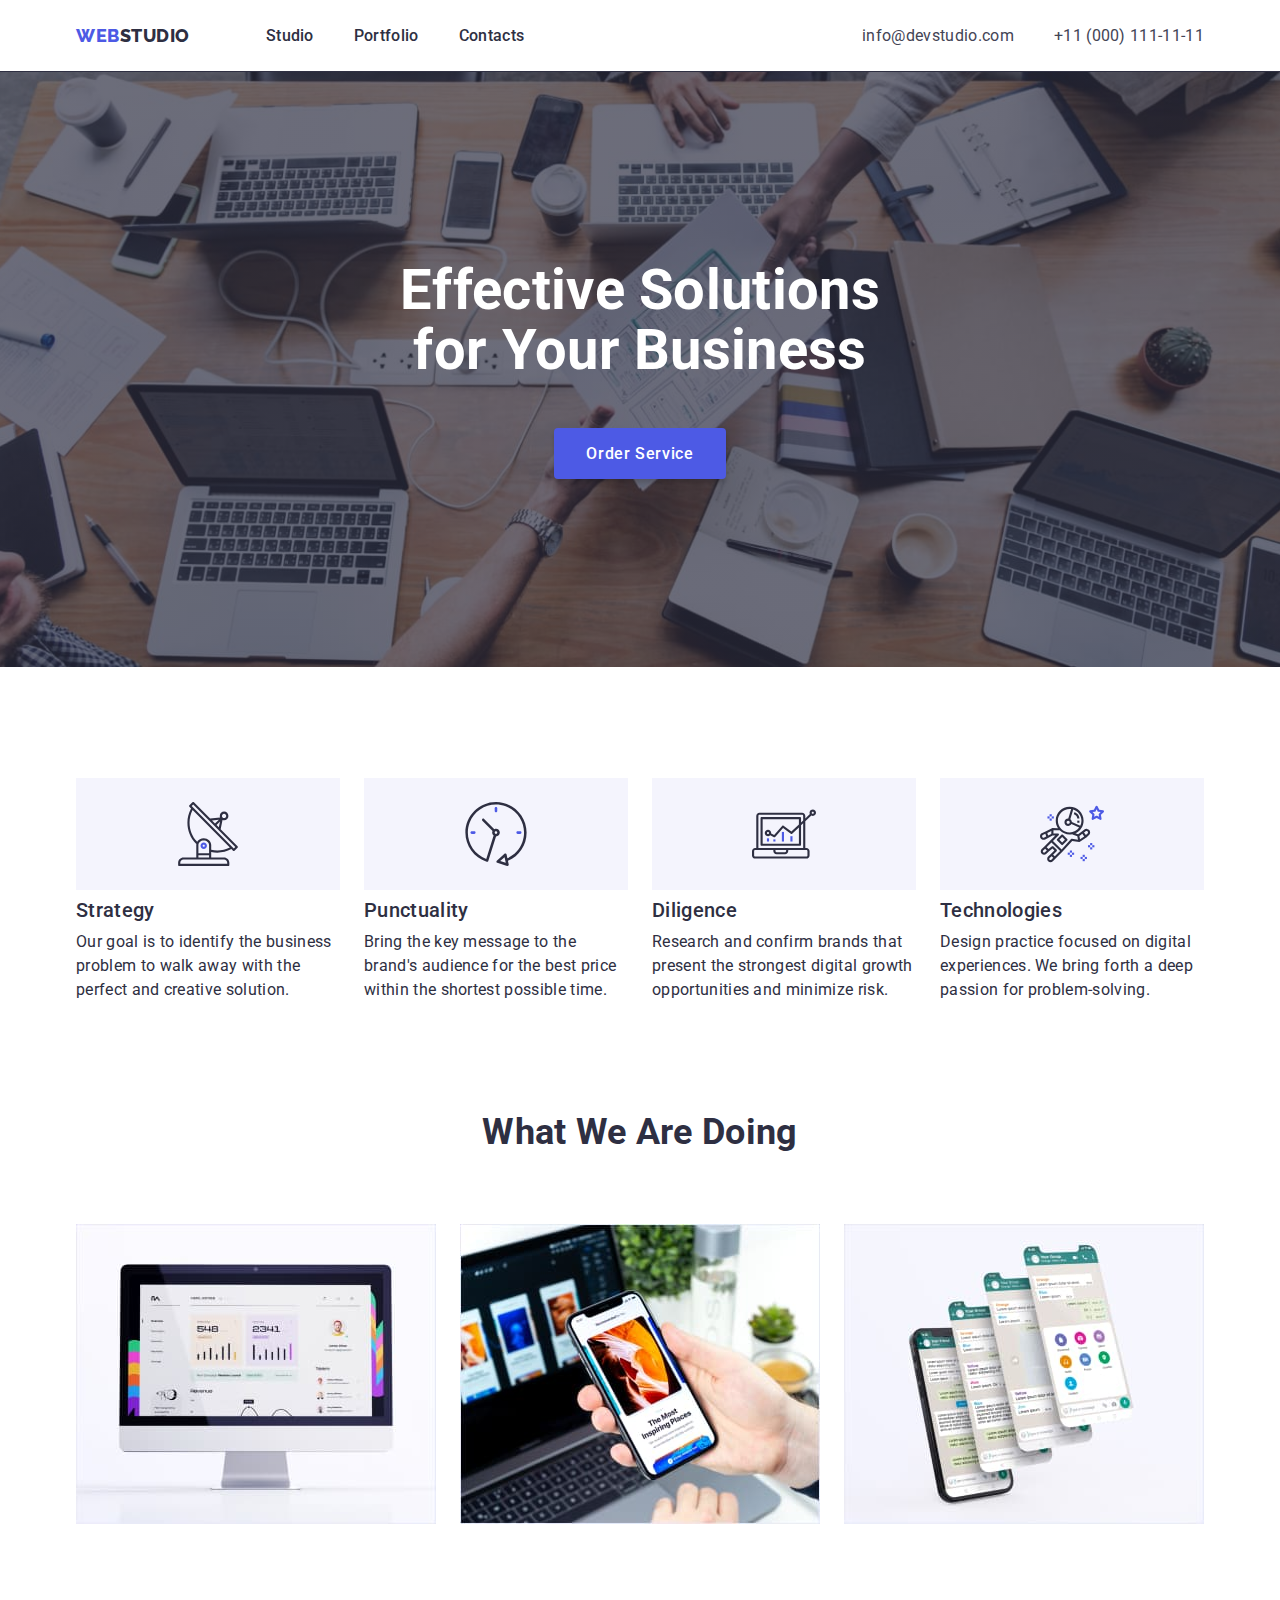
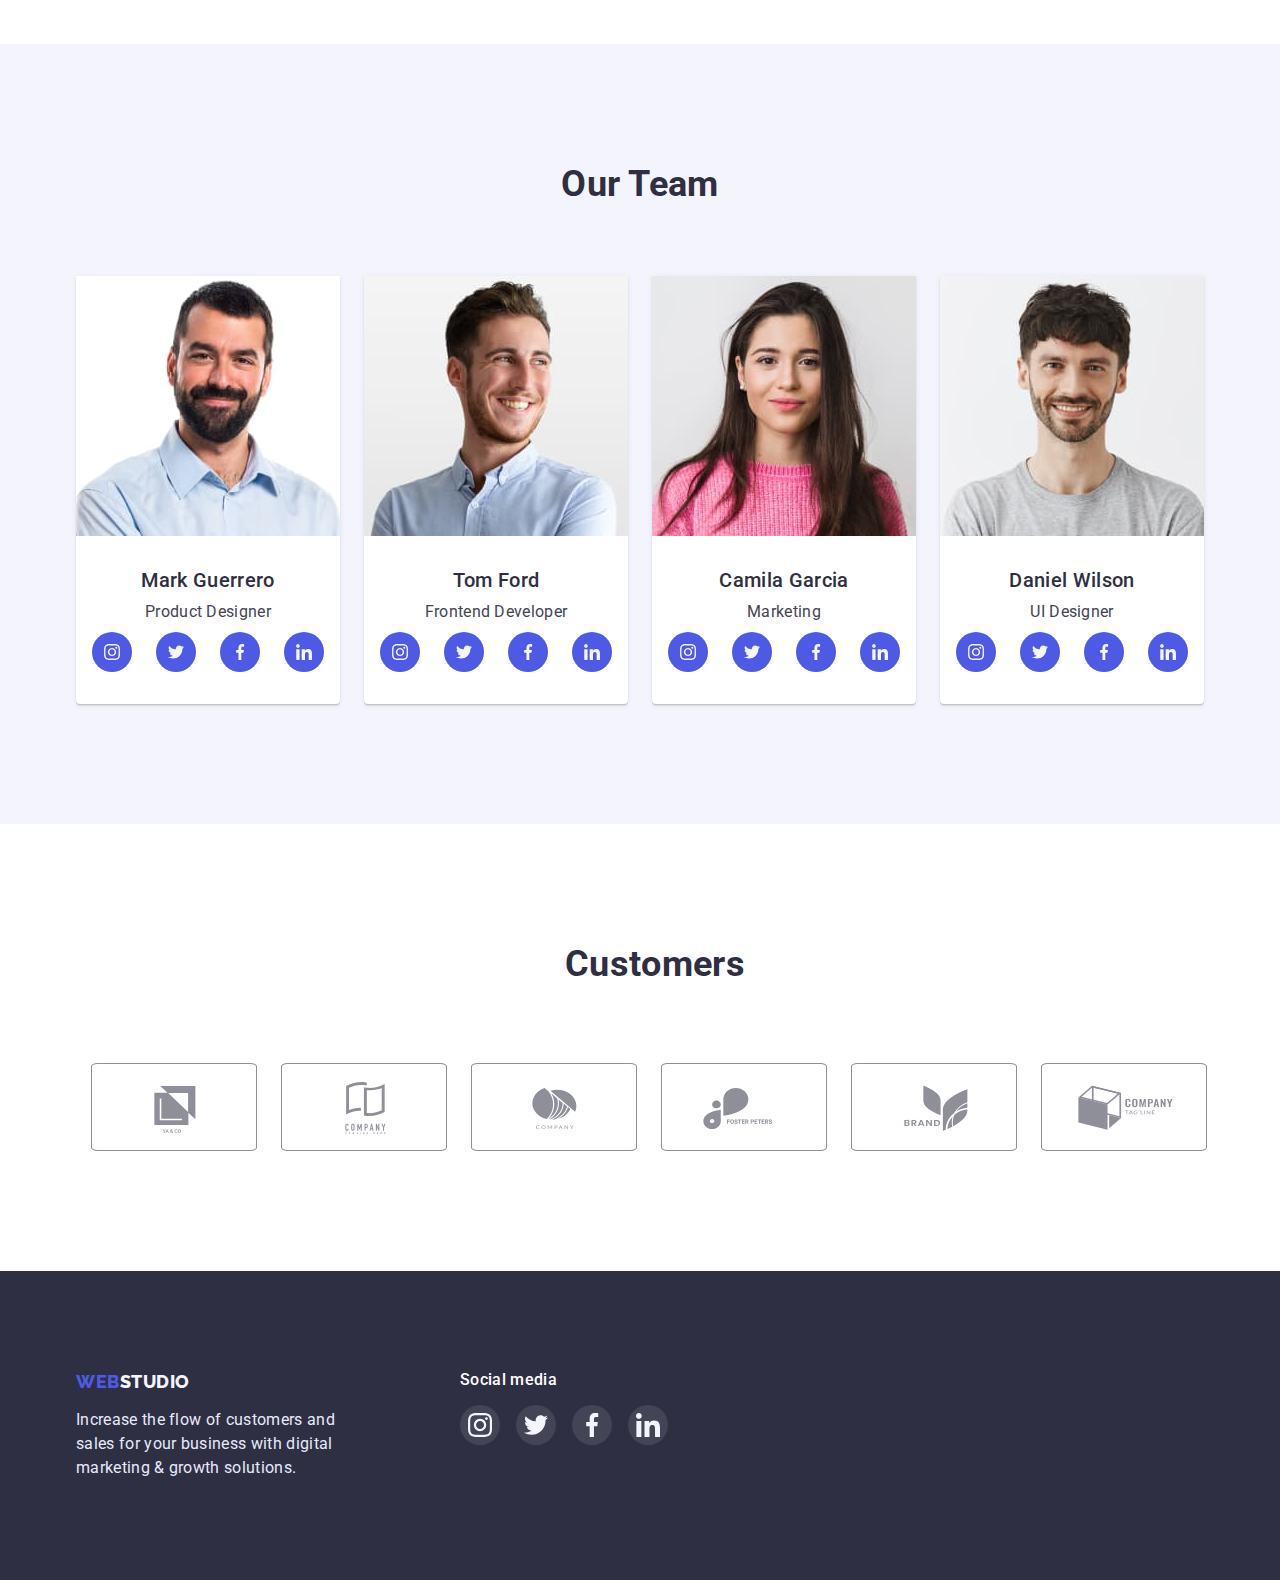
==== index.html @ baeac5d2 "Initial commit" ====
<!DOCTYPE html>
<html lang="en">
  <head>
    <title>WebStudio</title>

    <link rel="preconnect" href="https://fonts.googleapis.com" />
    <link rel="preconnect" href="https://fonts.gstatic.com" crossorigin />

    <link
      href="https://fonts.googleapis.com/css2?family=Raleway:wght@800&family=Roboto:wght@400;500;700;900&display=swap"
      rel="stylesheet"
    />
    <link
      href="https://cdn.jsdelivr.net/npm/modern-normalize@1.1.0/modern-normalize.min.css
      "
      rel="stylesheet"
    />

    <link rel="stylesheet" href="./css/styles.css" />
  </head>
  <body>
    <header class="header">
      <div class="container hdr-main">
        <nav class="header-nav hdr-main">
          <a class="header-logo link" href="./index.html"
            ><span class="header-logo-color link">Web</span>Studio</a
          >
          <ul class="header-list list hdr-main">
            <li class="header-item">
              <a class="header-link current link" href="./index.html">Studio</a>
            </li>
            <li class="header-item">
              <a class="header-link current link" href="./portfolio.html"
                >Portfolio</a
              >
            </li>
            <li class="header-item">
              <a class="header-link current link" href="./contacts.html"
                >Contacts</a
              >
            </li>
          </ul>
        </nav>
        <address class="adress">
          <ul class="adress-list list hdr-main">
            <li class="adress-item">
              <a class="adress-mail link" href="mailto:info@devstudio.com"
                >info@devstudio.com</a
              >
            </li>
            <li class="adress-item">
              <a class="adress-tel link" href="tel:+11(000)111-11-11"
                >+11 (000) 111-11-11</a
              >
            </li>
          </ul>
        </address>
      </div>
    </header>
    <main>
      <!-- Hero section -->

      <section class="hero">
        <div class="container">
          <h1 class="hero-title">Effective Solutions for Your Business</h1>
          <button type="button" class="hero-order">Order Service</button>
        </div>
      </section>

      <!-- Our Features -->

      <section class="features">
        <div class="container">
          <h2 class="visually-hidden">Our Features</h2>
          <ul class="features-list list">
            <li class="features-item">
              <div class="features-icon-bg">
                <svg class="features-icon">
                  <use href="./images/icons.svg#icon-antenna"></use>
                </svg>
              </div>
              <h3 class="features-subtitle">Strategy</h3>
              <p class="features-text">
                Our goal is to identify the business problem to walk away with
                the perfect and creative solution.
              </p>
            </li>
            <li class="features-item">
              <div class="features-icon-bg">
                <svg class="features-icon">
                  <use href="./images/icons.svg#icon-clock"></use>
                </svg>
              </div>
              <h3 class="features-subtitle">Punctuality</h3>
              <p class="features-text">
                Bring the key message to the brand's audience for the best price
                within the shortest possible time.
              </p>
            </li>
            <li class="features-item">
              <div class="features-icon-bg">
                <svg class="features-icon">
                  <use href="./images/icons.svg#icon-diagram"></use>
                </svg>
              </div>

              <h3 class="features-subtitle">Diligence</h3>
              <p class="features-text">
                Research and confirm brands that present the strongest digital
                growth opportunities and minimize risk.
              </p>
            </li>
            <li class="features-item">
              <div class="features-icon-bg">
                <svg class="features-icon">
                  <use href="./images/icons.svg#icon-astronaut"></use>
                </svg>
              </div>
              <h3 class="features-subtitle">Technologies</h3>
              <p class="features-text">
                Design practice focused on digital experiences. We bring forth a
                deep passion for problem-solving.
              </p>
            </li>
          </ul>
        </div>
      </section>

      <!-- Our Activity -->

      <section class="activity">
        <div class="container">
          <h2 class="activity-title">What we are doing</h2>
          <ul class="activity-list list">
            <li class="activity-item">
              <img
                class="activity-img"
                src="./images/activity/computer.jpg"
                alt="computer"
                width="360"
                height="300"
              />
            </li>
            <li class="activity-item">
              <img
                class="activity-img"
                src="./images/activity/design.jpg"
                alt="design"
                width="360"
                height="300"
              />
            </li>
            <li class="activity-item">
              <img
                class="activity-img"
                src="./images/activity/apps.jpg"
                alt="apps"
                width="360"
                height="300"
              />
            </li>
          </ul>
        </div>
      </section>

      <!-- Our Team -->

      <section class="team">
        <div class="container">
          <h2 class="team-title">Our Team</h2>
          <ul class="team-list list">
            <li class="team-item">
              <img
                class="team-img"
                src="./images/team/product-designer.jpg"
                alt="Product Designer"
                width="264"
                height="260"
              />
              <div class="tm-txt">
                <h3 class="team-subtitle">Mark Guerrero</h3>
                <p class="team-text">Product Designer</p>
                <ul class="team-social-list">
                  <li class="team-social-item">
                    <a
                      class="team-social-link"
                      href="https://instagram.com"
                      rel="noopener noreferrer"
                      aria-label="Instagram link"
                    >
                      <svg class="team-social-icon">
                        <use href="./images/icons.svg#icon-instagram-2"></use>
                      </svg>
                    </a>
                  </li>
                  <li class="team-social-item">
                    <a
                      class="team-social-link"
                      href="https://twitter.com"
                      rel="noopener noreferrer"
                      aria-label="Twitter link"
                    >
                      <svg class="team-social-icon">
                        <use href="./images/icons.svg#icon-twitter-1"></use>
                      </svg>
                    </a>
                  </li>
                  <li class="team-social-item">
                    <a
                      class="team-social-link"
                      href="https://facebook.com"
                      rel="noopener noreferrer"
                      aria-label="Facebook link"
                    >
                      <svg class="team-social-icon">
                        <use href="./images/icons.svg#icon-facebook-1"></use>
                      </svg>
                    </a>
                  </li>
                  <li class="team-social-item">
                    <a
                      class="team-social-link"
                      href="https://linkedin.com"
                      rel="noopener noreferrer"
                      aria-label="Linkedin link"
                    >
                      <svg class="team-social-icon">
                        <use href="./images/icons.svg#icon-linkedin-1"></use>
                      </svg>
                    </a>
                  </li>
                </ul>
              </div>
            </li>
            <li class="team-item">
              <img
                class="team-img"
                src="./images/team/frontend-developer.jpg"
                alt="Frontend Developer"
                width="264"
                height="260"
              />
              <div class="tm-txt">
                <h3 class="team-subtitle">Tom Ford</h3>
                <p class="team-text">Frontend Developer</p>
                <ul class="team-social-list">
                  <li class="team-social-item">
                    <a
                      class="team-social-link"
                      href="https://instagram.com"
                      rel="noopener noreferrer"
                      aria-label="Instagram link"
                    >
                      <svg class="team-social-icon">
                        <use href="./images/icons.svg#icon-instagram-2"></use>
                      </svg>
                    </a>
                  </li>
                  <li class="team-social-item">
                    <a
                      class="team-social-link"
                      href="https://twitter.com"
                      rel="noopener noreferrer"
                      aria-label="Twitter link"
                    >
                      <svg class="team-social-icon">
                        <use href="./images/icons.svg#icon-twitter-1"></use>
                      </svg>
                    </a>
                  </li>
                  <li class="team-social-item">
                    <a
                      class="team-social-link"
                      href="https://facebook.com"
                      rel="noopener noreferrer"
                      aria-label="Facebook link"
                    >
                      <svg class="team-social-icon">
                        <use href="./images/icons.svg#icon-facebook-1"></use>
                      </svg>
                    </a>
                  </li>
                  <li class="team-social-item">
                    <a
                      class="team-social-link"
                      href="https://linkedin.com"
                      rel="noopener noreferrer"
                      aria-label="Linkedin link"
                    >
                      <svg class="team-social-icon">
                        <use href="./images/icons.svg#icon-linkedin-1"></use>
                      </svg>
                    </a>
                  </li>
                </ul>
              </div>
            </li>
            <li class="team-item">
              <img
                class="team-img"
                src="./images/team/marketing.jpg"
                alt="Marketing"
                width="264"
                height="260"
              />
              <div class="tm-txt">
                <h3 class="team-subtitle">Camila Garcia</h3>
                <p class="team-text">Marketing</p>
                <ul class="team-social-list">
                  <li class="team-social-item">
                    <a
                      class="team-social-link"
                      href="https://instagram.com"
                      rel="noopener noreferrer"
                      aria-label="Instagram link"
                    >
                      <svg class="team-social-icon">
                        <use href="./images/icons.svg#icon-instagram-2"></use>
                      </svg>
                    </a>
                  </li>
                  <li class="team-social-item">
                    <a
                      class="team-social-link"
                      href="https://twitter.com"
                      rel="noopener noreferrer"
                      aria-label="Twitter link"
                    >
                      <svg class="team-social-icon">
                        <use href="./images/icons.svg#icon-twitter-1"></use>
                      </svg>
                    </a>
                  </li>
                  <li class="team-social-item">
                    <a
                      class="team-social-link"
                      href="https://facebook.com"
                      rel="noopener noreferrer"
                      aria-label="Facebook link"
                    >
                      <svg class="team-social-icon">
                        <use href="./images/icons.svg#icon-facebook-1"></use>
                      </svg>
                    </a>
                  </li>
                  <li class="team-social-item">
                    <a
                      class="team-social-link"
                      href="https://linkedin.com"
                      rel="noopener noreferrer"
                      aria-label="Linkedin link"
                    >
                      <svg class="team-social-icon">
                        <use href="./images/icons.svg#icon-linkedin-1"></use>
                      </svg>
                    </a>
                  </li>
                </ul>
              </div>
            </li>
            <li class="team-item">
              <img
                class="team-img"
                src="./images/team/ui-designer.jpg"
                alt="UI Designer"
                width="264"
                height="260"
              />
              <div class="tm-txt">
                <h3 class="team-subtitle">Daniel Wilson</h3>
                <p class="team-text">UI Designer</p>
                <ul class="team-social-list">
                  <li class="team-social-item">
                    <a
                      class="team-social-link"
                      href="https://instagram.com"
                      rel="noopener noreferrer"
                      aria-label="Instagram link"
                    >
                      <svg class="team-social-icon">
                        <use href="./images/icons.svg#icon-instagram-2"></use>
                      </svg>
                    </a>
                  </li>
                  <li class="team-social-item">
                    <a
                      class="team-social-link"
                      href="https://twitter.com"
                      rel="noopener noreferrer"
                      aria-label="Twitter link"
                    >
                      <svg class="team-social-icon">
                        <use href="./images/icons.svg#icon-twitter-1"></use>
                      </svg>
                    </a>
                  </li>
                  <li class="team-social-item">
                    <a
                      class="team-social-link"
                      href="https://facebook.com"
                      rel="noopener noreferrer"
                      aria-label="Facebook link"
                    >
                      <svg class="team-social-icon">
                        <use href="./images/icons.svg#icon-facebook-1"></use>
                      </svg>
                    </a>
                  </li>
                  <li class="team-social-item">
                    <a
                      class="team-social-link"
                      href="https://linkedin.com"
                      rel="noopener noreferrer"
                      aria-label="Linkedin link"
                    >
                      <svg class="team-social-icon">
                        <use href="./images/icons.svg#icon-linkedin-1"></use>
                      </svg>
                    </a>
                  </li>
                </ul>
              </div>
            </li>
          </ul>
        </div>
      </section>
      <section class="customers">
        <div class="customers-conteiner container">
          <h2 class="customers-title">Customers</h2>
          <ul class="customers-list">
            <li class="customers-team">
              <a
                class="customers-link"
                href="#"
                rel="noopener noreferrer"
                aria-label="Company-1 link"
              >
                <svg class="customers-icon">
                  <use href="./images/icons.svg#icon-comp-1"></use>
                </svg>
              </a>
            </li>
            <li class="customers-team">
              <a
                class="customers-link"
                href="#"
                rel="noopener noreferrer"
                aria-label="Company-2 link"
              >
                <svg class="customers-icon">
                  <use href="./images/icons.svg#icon-comp-2"></use>
                </svg>
              </a>
            </li>
            <li class="customers-team">
              <a
                class="customers-link"
                href="#"
                rel="noopener noreferrer"
                aria-label="Company-3 link"
              >
                <svg class="customers-icon">
                  <use href="./images/icons.svg#icon-comp-3"></use>
                </svg>
              </a>
            </li>
            <li class="customers-team">
              <a
                class="customers-link"
                href="#"
                rel="noopener noreferrer"
                aria-label="Company- link"
              >
                <svg class="customers-icon">
                  <use href="./images/icons.svg#icon-comp-4"></use>
                </svg>
              </a>
            </li>
            <li class="customers-team">
              <a
                class="customers-link"
                href="#"
                rel="noopener noreferrer"
                aria-label="Company-5 link"
              >
                <svg class="customers-icon">
                  <use href="./images/icons.svg#icon-comp-5"></use>
                </svg>
              </a>
            </li>
            <li class="customers-team">
              <a
                class="customers-link"
                href="#"
                rel="noopener noreferrer"
                aria-label="Company-6 link"
              >
                <svg class="customers-icon">
                  <use href="./images/icons.svg#icon-comp-6"></use>
                </svg>
              </a>
            </li>
          </ul>
        </div>
      </section>
    </main>

    <!-- Footer -->

    <footer class="footer">
      <div class="footer-conteiner container">
        <div class="footer-left-side">
          <a href="./index.html" class="footer-logo link"
            ><span class="footer-logo-color">Web</span>Studio</a
          >
          <p class="footer-text">
            Increase the flow of customers and sales for your business with
            digital marketing & growth solutions.
          </p>
        </div>
        <div class="footer-right-side">
          <p class="soc-media">Social media</p>
          <ul class="social-list">
            <li class="social-item">
              <a
                class="social-link"
                href="https://instagram.com"
                rel="noopener noreferrer"
                aria-label="Instagram link"
              >
                <svg class="soc-links" widht="24px" height="24px">
                  <use href="./images/icons.svg#icon-instagram-2"></use>
                </svg>
              </a>
            </li>
            <li class="social-item">
              <a
                class="social-link"
                href="https://twitter.com"
                rel="noopener noreferrer"
                aria-label="Twitter link"
              >
                <svg class="soc-links" widht="24px" height="24px">
                  <use href="./images/icons.svg#icon-twitter-1"></use>
                </svg>
              </a>
            </li>
            <li class="social-item">
              <a
                class="social-link"
                href="https://facebook.com"
                rel="noopener noreferrer"
                aria-label="Facebook link"
              >
                <svg class="soc-links" widht="24px" height="24px">
                  <use href="./images/icons.svg#icon-facebook-1"></use>
                </svg>
              </a>
            </li>
            <li class="social-item">
              <a
                class="social-link"
                href="https://linkedin.com"
                rel="noopener noreferrer"
                aria-label="Linkedin link"
              >
                <svg class="soc-links" widht="24px" height="24px">
                  <use href="./images/icons.svg#icon-linkedin-1"></use>
                </svg>
              </a>
            </li>
          </ul>
        </div>
      </div>
    </footer>
  </body>
</html>
---- css/styles.css ----
/* Header */
:root {
  /* Fonts */
  --secondary-fonts: 'Raleway';

  /* Colors */
  --dark: #2e2f42;
  --bgd-w: #ffffff;
  --primary-brand: #4d5ae5;
  --pressed-state: #404bbf;
  --dark: #2e2f42;
  --success: #31d0aa;
  --text: #434455;
  --subtle-text: #8e8f99;
  --accent: #e7e9fc;
  --light: #f4f4fd;
  --modal-overlay: rgba(46, 47, 66, 0.4);
  --hero-bgd-d: #2e2f42;

  /* header logo  */
  --h-lg-wght: 800;
  --h-lg-sz: 18px;

  /* header 2 */
  --h-sc-sz: 36px;
  --h-sc-hght: calc(40 / 36);
  --h-algn: center;
  --h-transf: capitalize;

  /* header 3 */
  --h-trd-wght: 500;
  --h-trd-sz: 20px;
  --h-trd-hght: calc(24 / 20);
  --let-sps-thr: 0.03em;
  --ln-hght-m: calc(24 / 16);
}

body {
  color: var(--dark);
  background-color: var(--bgd-w);
  font-family: 'Roboto', sans-serif;
  letter-spacing: 0.02em;
}
.container {
  width: 1158px;
  padding: 0 15px;
  margin: 0 auto;
}

h1,
h2,
h3,
h4,
h5,
h6,
p,
ul {
  margin: 0;
}
.link {
  text-decoration: none;
}
.list {
  list-style: none;
  margin: 0;
  padding: 0;
}
img {
  display: block;
  max-width: 100%;
  height: auto;
}

.header {
  max-width: 1440px;
  margin-left: auto;
  margin-right: auto;
  border-bottom: 1px solid;
  padding-top: 24px;
  padding-bottom: 23px;
}
.prf-header {
  border-bottom: 1px solid var(--accent);
}
.hdr-main {
  display: flex;
}
.header-nav {
  margin-right: auto;
}
.header-logo {
  font-family: var(--secondary-fonts);
  font-weight: var(--h-lg-wght);
  font-size: var(--h-lg-sz);
  line-height: calc(24 / 18);
  letter-spacing: var(--let-sps-thr);
  text-transform: uppercase;
  color: var(--hero-bgd-d);
  margin-right: 76px;
}
.header-logo-color {
  color: var(--primary-brand);
}
.header-item {
  margin-right: 40px;
}
.header-item:last-child {
  margin-right: 0;
}
.header-link {
  font-weight: var(--h-trd-wght);
  line-height: var(--ln-hght-m);
  color: var(--hero-bgd-d);
}

.header-link:hover,
.header-link:focus {
  color: var(--pressed-state);
}
.adress-item {
  margin-right: 40px;
}
.adress-item:last-child {
  margin-right: 0;
}

.adress-mail {
  line-height: var(--ln-hght-m);
  font-style: normal;
  color: var(--text);
}

.adress-tel {
  line-height: var(--ln-hght-m);
  font-style: normal;
  color: var(--text);
}
.adress-mail:hover,
.adress-mail:focus,
.adress-tel:hover,
.adress-tel:focus {
  color: var(--pressed-state);
}

/*  Hero section  */

.hero {
  max-width: 1440px;
  margin-left: auto;
  margin-right: auto;
  background-color: var(--hero-bgd-d);
  padding-top: 188px;
  padding-bottom: 188px;
  background-image: linear-gradient(
      rgba(46, 47, 66, 0.7),
      rgba(46, 47, 66, 0.7)
    ),
    url(../images/background/people-office.jpg);
  background-repeat: no-repeat;
  background-position: center;
  background-size: cover;
}

.hero-title {
  font-size: 56px;
  line-height: calc(60 / 56);
  color: var(--bgd-w);
  text-align: var(--h-algn);
  width: 494px;
  margin-bottom: 48px;
  margin-left: auto;
  margin-right: auto;
}
.hero-order {
  font-family: inherit;
  background-color: var(--primary-brand);
  box-shadow: 0px 4px 4px rgba(0, 0, 0, 0.15);
  border-radius: 4px;
  font-weight: var(--h-trd-wght);
  font-size: 16px;
  line-height: var(--h-trd-hght);
  letter-spacing: 0.04em;
  color: var(--bgd-w);
  cursor: pointer;
  padding: 16px 32px;
  border: none;
  margin: 0 auto;
  display: block;
}
.hero-order:hover,
.hero-order:focus {
  background-color: var(--pressed-state);
}

/* Our Features */

.features {
  padding-top: 111px;
  padding-bottom: 110px;
}
.visually-hidden {
  position: absolute;
  width: 1px;
  height: 1px;
  margin: -1px;
  border: 0;
  padding: 0;
  white-space: nowrap;
  clip-path: inset(100%);
  clip: rect(0 0 0 0);
  overflow: hidden;
}
.features-list {
  display: flex;
  gap: 24px;
}
.features-item {
  flex-basis: calc((100% - 3 * 24px) / 4);
}
.features-icon-bg {
  display: flex;
  align-items: center;
  justify-content: center;
  width: 264px;
  height: 112px;
  background-color: var(--light);
  margin-bottom: 8px;
}
.features-icon {
  width: 64px;
  height: 64px;
}

.features-subtitle {
  font-weight: var(--h-trd-wght);
  font-size: var(--h-trd-sz);
  line-height: var(--h-trd-hght);
  margin-bottom: 8px;
}
.features-text {
  line-height: var(--ln-hght-m);
}

/* Our Activity */

.activity {
  padding-bottom: 120px;
}
.activity-title {
  font-size: var(--h-sc-sz);
  line-height: var(--h-sc-hght);
  text-transform: var(--h-transf);
  text-align: var(--h-algn);
  margin-bottom: 72px;
}
.activity-list {
  display: flex;
  justify-content: center;
  gap: 24px;
}
.activity-item {
}
.activity-img {
}

/* Our Team */

.team {
  margin-right: auto;
  margin-left: auto;
  background-color: var(--light);
  padding-bottom: 120px;
  padding-top: 120px;
}
.team-title {
  font-size: var(--h-sc-sz);
  line-height: var(--h-sc-hght);
  text-transform: var(--h-transf);
  text-align: var(--h-algn);
  margin-bottom: 72px;
}
.team-list {
  display: flex;
  gap: 24px;
  align-items: center;
}
.team-item {
  box-shadow: 0px 1px 6px rgba(46, 47, 66, 0.08),
    0px 1px 1px rgba(46, 47, 66, 0.16), 0px 2px 1px rgba(46, 47, 66, 0.08);
  border-radius: 0px 0px 4px 4px;
  background-color: var(--bgd-w);
}
.team-img {
}
.team-subtitle {
  font-weight: var(--h-trd-wght);
  font-size: var(--h-trd-sz);
  line-height: var(--h-trd-hght);
  text-align: center;
  margin-bottom: 8px;
}
.team-text {
  color: var(--text);
  line-height: var(--ln-hght-m);
  text-align: center;
  margin-bottom: 8px;
}
.tm-txt {
  padding-top: 32px;
  padding-bottom: 32px;
  width: 232px;
  margin-right: auto;
  margin-left: auto;
}
.team-social-list {
  display: flex;
  list-style: none;
  padding-left: 0;
}
.team-social-item {
  width: 40px;
  height: 40px;
  margin-right: 24px;
  padding-left: 0;
}
.team-social-item:last-child {
  margin-right: 0;
}
.team-social-link {
  display: flex;
  align-items: center;
  justify-content: center;

  width: 100%;
  height: 100%;
  border-radius: 50%;
  background-color: var(--primary-brand);
}
.team-social-link:hover,
.team-social-link:focus {
  background-color: var(--success);
}
.team-social-icon {
  width: 16px;
  height: 16px;
}

.customers {
  width: 1128px;
  padding-top: 120px;
  padding-bottom: 120px;
  margin-right: auto;
  margin-left: auto;
}
.customers-title {
  font-size: var(--h-sc-sz);
  line-height: var(--h-sc-hght);
  text-transform: var(--h-transf);
  text-align: var(--h-algn);
  margin-bottom: 78.84px;
}

.customers-list {
  display: flex;
  list-style: none;
  gap: 24px;
  padding-left: 0;
}
.customers-team {
  width: 166px;
  height: 88px;
  
}
.customers-link {
  display: flex;
  align-items: center;
  justify-content: center;
  width: 100%;
  height: 100%;
  border: 1px solid var(--subtle-text);
  border-radius: 4%;
  color: var(--subtle-text);
}

.customers-icon {
  width: 104px;
  height: 56px;
  fill: currentColor;
}

.customers-link:hover,
.customers-link:focus {
  border: 2px solid var(--pressed-state);
  color: var(--pressed-state);
}

/* Footer */

.footer {
  margin-left: auto;
  margin-right: auto;
  background-color: var(--hero-bgd-d);
  padding-top: 100px;
  padding-bottom: 100px;
}
.footer-logo {
  font-family: var(--secondary-fonts);
  font-weight: var(--h-lg-wght);
  font-size: var(--h-lg-sz);
  line-height: calc(21 / 18);
  letter-spacing: var(--let-sps-thr);
  text-transform: uppercase;
  color: var(--light);
}
.footer-logo-color {
  color: var(--primary-brand);
}
.footer-text {
  color: var(--accent);
  line-height: var(--ln-hght-m);
  width: 264px;
  margin-top: 16px;
}

.footer-conteiner {
  display: flex;
}
.footer-left-side {
  margin-right: 120px;
}
.social-list {
  display: flex;
  padding-left: 0;
}
.social-item {
  list-style: none;
  margin-right: 16px;
  width: 40px;
  height: 40px;
}
.social-item:last-child {
  margin-right: 0;
}
.social-link {
  display: flex;
  align-items: center;
  justify-content: center;
  width: 100%;
  height: 100%;
  border-radius: 50%;
  background-color: rgba(255, 255, 255, 0.1);
}

.soc-links {
  display: flex;
  align-items: center;
  justify-content: center;
  width: 24px;
  height: 24px;
}
.social-link:hover,
.social-link:focus {
  background-color: var(--success);
}
.soc-media {
  color: var(--bgd-w);
  font-weight: var(--h-trd-wght);
  margin-bottom: 16px;
}
/* Button */
.button-list {
  display: flex;
  gap: 24px;
  justify-content: center;
  margin-bottom: 72px;
}
.button-item {
}
.button-btn {
  font-family: inherit;
  background-color: var(--light);
  font-weight: var(--h-trd-wght);
  font-size: 16px;
  line-height: var(--h-trd-hght);
  color: var(--primary-brand);
  border: 1px solid var(--accent);
  border-radius: 4px;
  cursor: pointer;
  padding: 12px 24px;
}
.button-btn:hover,
.button-btn:focus {
  background: var(--pressed-state);
  color: var(--bgd-w);
  box-shadow: 0px 4px 4px rgba(0, 0, 0, 0.15);
}

/* Portfolio */

.portfolio {
  padding-top: 96px;
  padding-bottom: 120px;
}
.txt-border {
  border: 1px solid var(--accent);
  border-top: none;
  padding-top: 32px;
  padding-bottom: 32px;
  padding-left: 16px;
  width: 360px;
}
.portfolio-list {
  display: flex;
  flex-wrap: wrap;
  justify-content: center;
  row-gap: 48px;
  column-gap: 24px;
}
.portfolio-item {
  flex-basis: calc((100% - 2 * 24px) / 3);
}
.portfolio-img {
}
.portfolio-title {
  font-weight: var(--h-trd-wght);
  font-size: var(--h-trd-sz);
  line-height: var(--h-trd-hght);
  margin-bottom: 8px;
}
.portfolio-text {
  color: var(--text);
  line-height: var(--ln-hght-m);
}

.portfolio-item a {
  display: inline-block;

  text-decoration: none;
  color: var(--dark);
}
.portfolio-item a:hover,
.portfolio-item a:focus {
  box-shadow: 0px 1px 6px rgba(46, 47, 66, 0.08),
    0px 1px 1px rgba(46, 47, 66, 0.16), 0px 2px 1px rgba(46, 47, 66, 0.08);
}
a .portfolio-img:hover {
  background: var(--pressed-state);
}
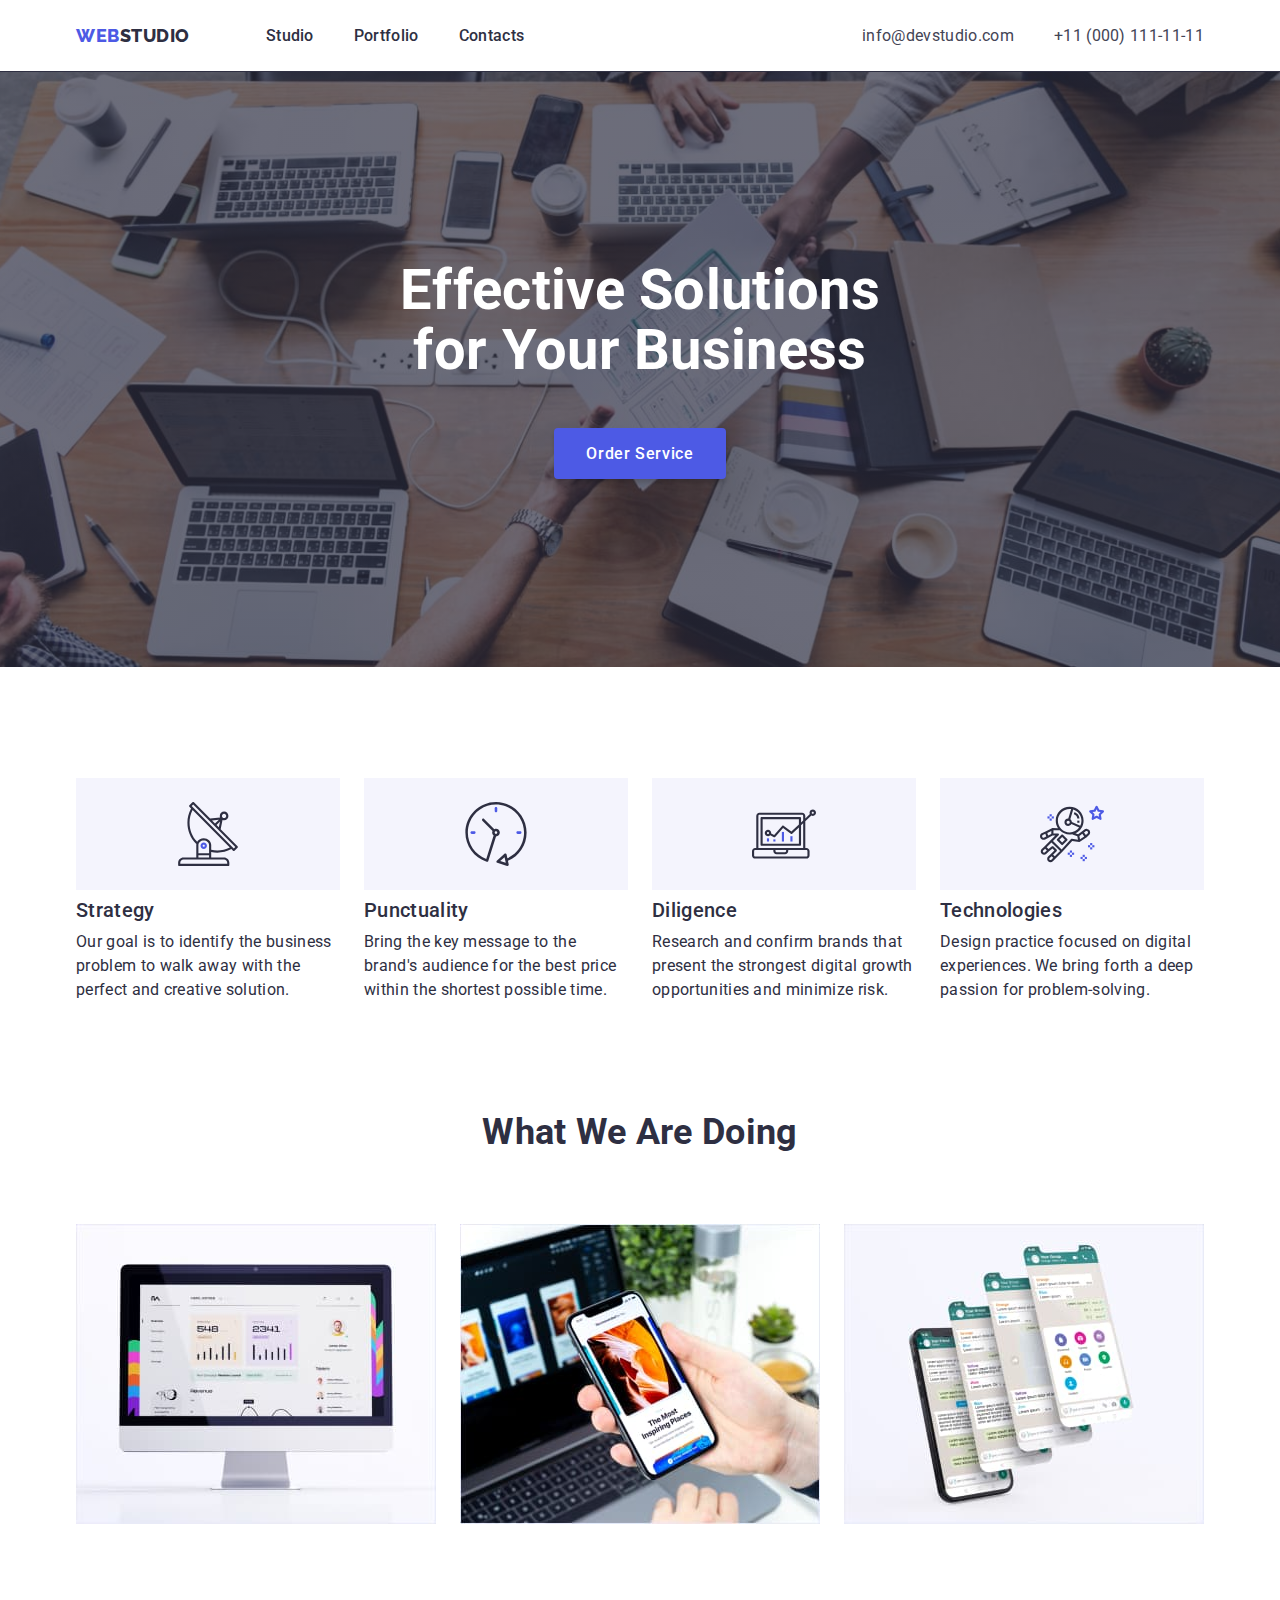
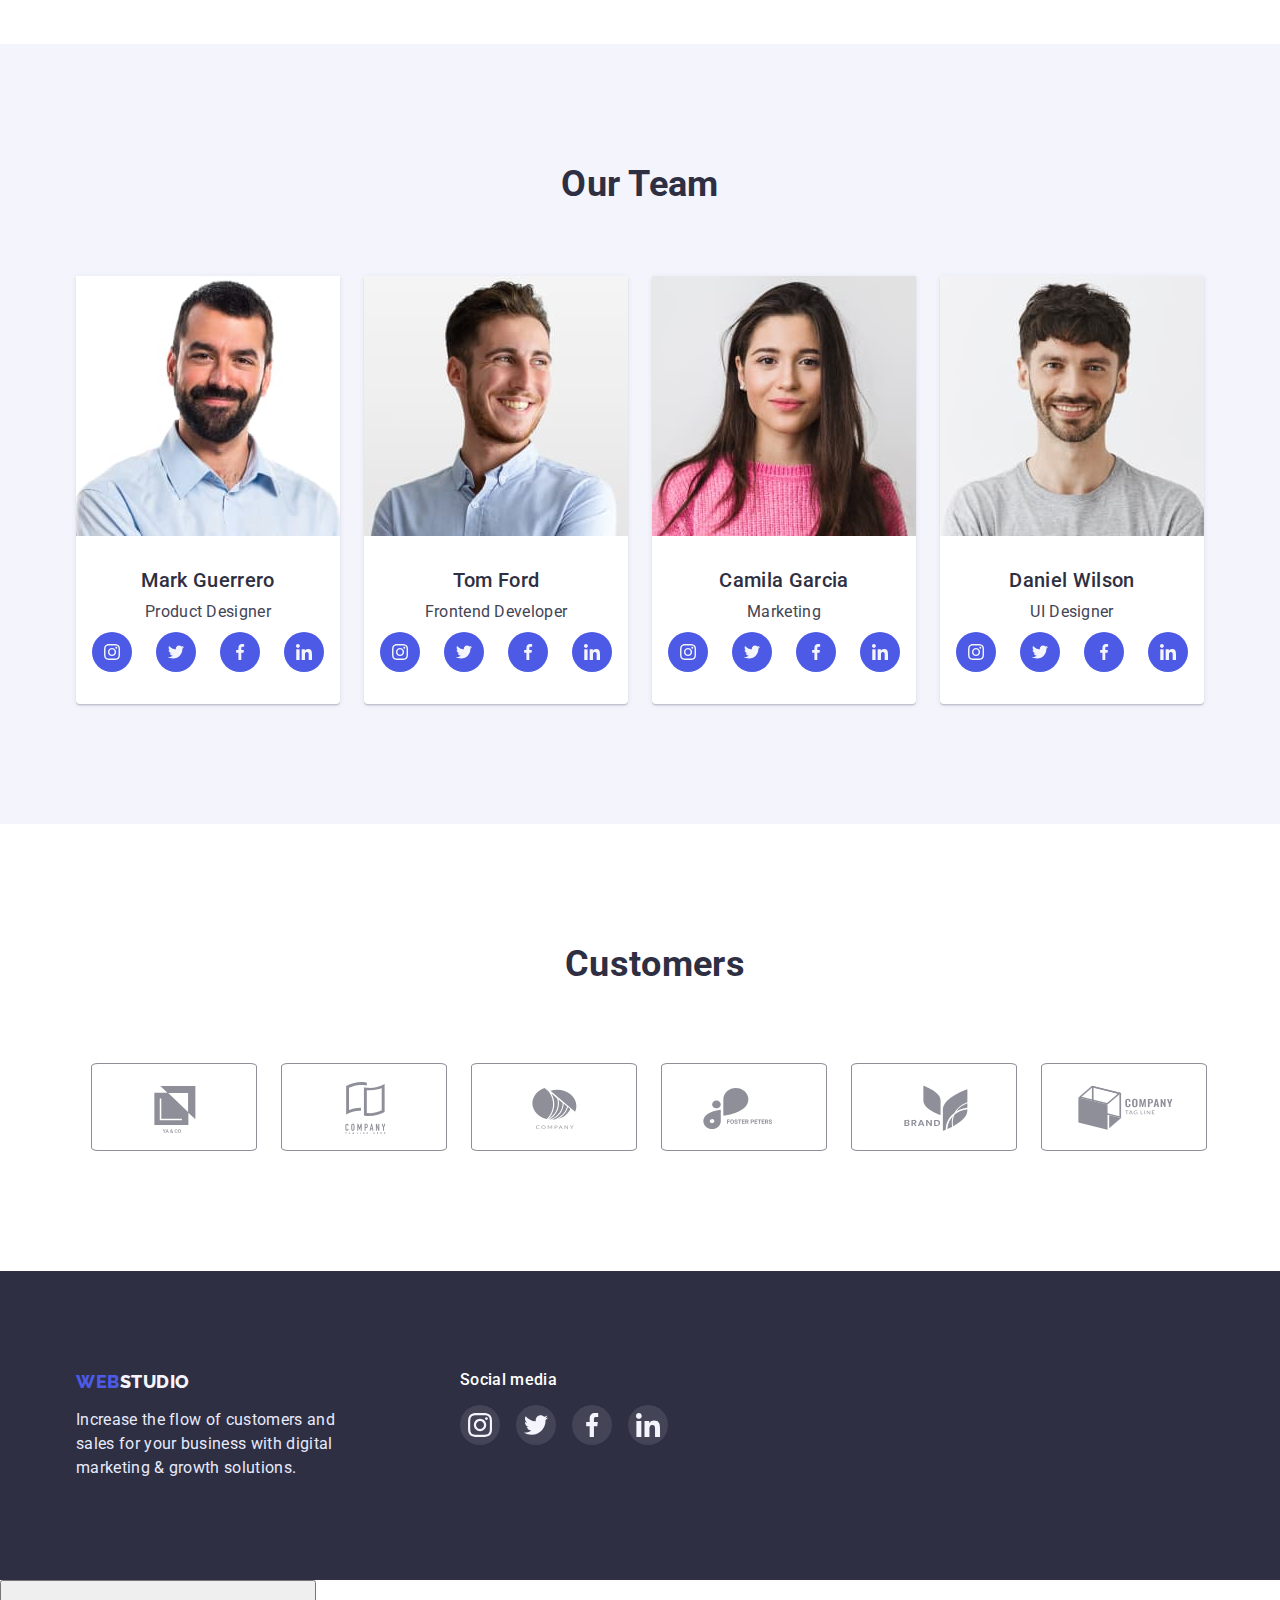
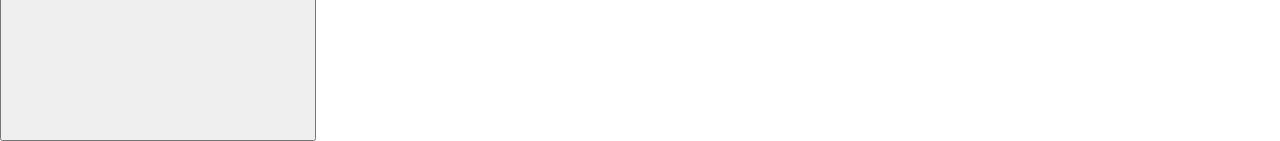
==== commit 196c0c89: "+" ====
--- a/index.html
+++ b/index.html
@@ -573,5 +573,18 @@
         </div>
       </div>
     </footer>
+
+    <!-- Modal window -->
+    <div class="backdrop">
+      <div class="modal">
+        <button class="modal-btn" type="button">
+          <svg class="modal-icon">
+            <use></use>
+          </svg>
+        </button>
+      </div>
+    </div>
+
+    <script src="./js/modal.js"></script>
   </body>
 </html>
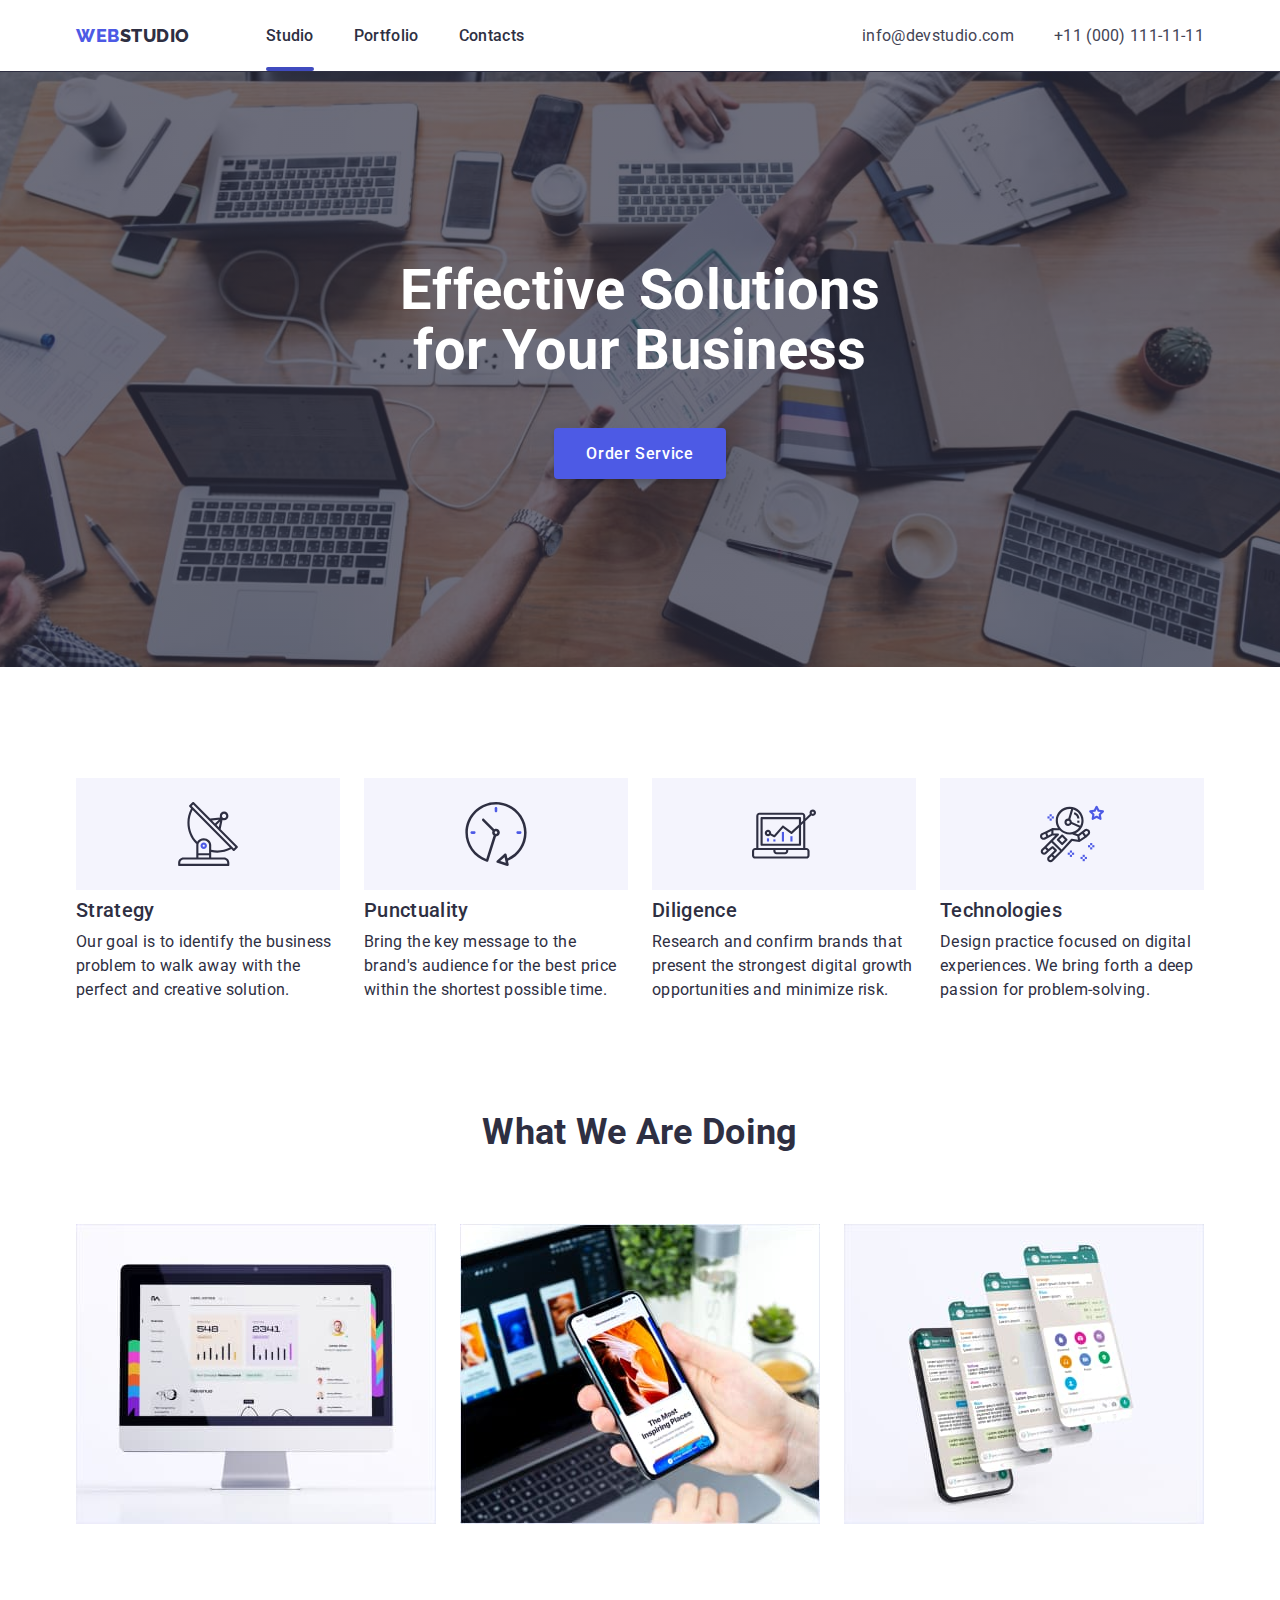
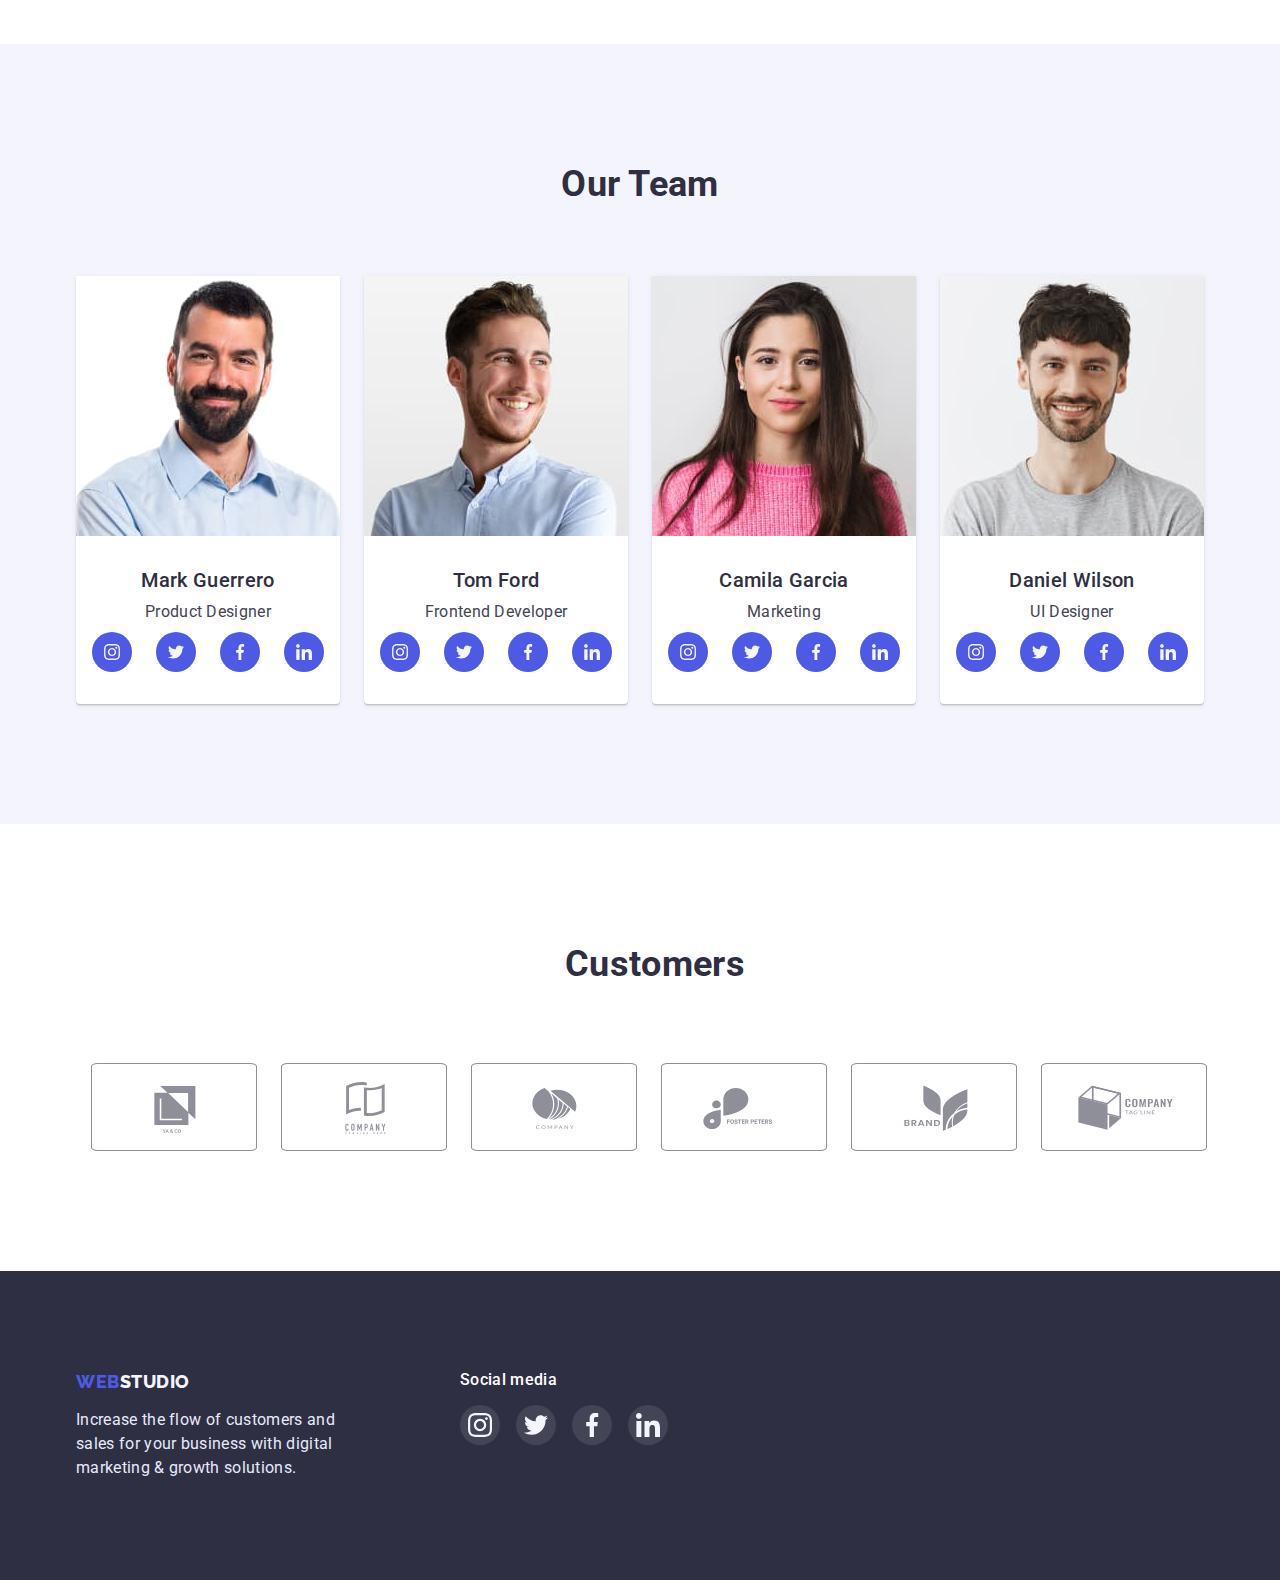
==== commit 1c843bd0: "+" ====
--- a/index.html
+++ b/index.html
@@ -27,15 +27,15 @@
           >
           <ul class="header-list list hdr-main">
             <li class="header-item">
-              <a class="header-link current link" href="./index.html">Studio</a>
+              <a class="header-link link current" href="./index.html">Studio</a>
             </li>
             <li class="header-item">
-              <a class="header-link current link" href="./portfolio.html"
+              <a class="header-link  link" href="./portfolio.html"
                 >Portfolio</a
               >
             </li>
             <li class="header-item">
-              <a class="header-link current link" href="./contacts.html"
+              <a class="header-link  link" href="./contacts.html"
                 >Contacts</a
               >
             </li>
@@ -575,11 +575,11 @@
     </footer>
 
     <!-- Modal window -->
-    <div class="backdrop">
+    <div class="backdrop visually-hidden">
       <div class="modal">
         <button class="modal-btn" type="button">
-          <svg class="modal-icon">
-            <use></use>
+          <svg class="modal-icon" width="8px" height="8px">
+            <use href="./images/icons.svg#icon-close-black"></use>
           </svg>
         </button>
       </div>
--- a/css/styles.css
+++ b/css/styles.css
@@ -72,6 +72,7 @@
 }
 
 .header {
+  
   max-width: 1440px;
   margin-left: auto;
   margin-right: auto;
@@ -101,13 +102,18 @@
 .header-logo-color {
   color: var(--primary-brand);
 }
+.header-list {
+  
+}
 .header-item {
+  position: relative;
   margin-right: 40px;
 }
 .header-item:last-child {
   margin-right: 0;
 }
 .header-link {
+  
   font-weight: var(--h-trd-wght);
   line-height: var(--ln-hght-m);
   color: var(--hero-bgd-d);
@@ -116,6 +122,17 @@
 .header-link:hover,
 .header-link:focus {
   color: var(--pressed-state);
+}
+.header-link.current::after { 
+  content: "";
+  position: absolute;
+  bottom: -23px;
+  display: block;
+  width: 100%;
+  height: 4px;
+  
+  border-radius: 2px;
+  background-color: var(--pressed-state);
 }
 .adress-item {
   margin-right: 40px;
@@ -546,3 +563,40 @@
 a .portfolio-img:hover {
   background: var(--pressed-state);
 }
+
+/* Modal window */
+.backdrop {
+position: fixed;
+top: 0;
+left: 0;
+width: 100%;
+height: 100%;
+background-color: rgba(46, 47, 66, 0.4);
+}
+.modal {
+position: absolute;
+top: calc( 50% - 288px); 
+left: calc( 50% - 204px); 
+
+width: 408px;
+min-height: 576px;
+border-radius: 4px;
+background-color: #FCFCFC;
+}
+.modal-btn {
+position: absolute;
+top: 24px;
+right: 24px;
+display: flex;
+align-items: center;
+justify-content: center;
+padding: 0;
+border: none;
+width: 24px;
+height: 24px;
+border-radius: 50%;
+background-color: var(--accent);
+}
+.modal-icon {
+
+}